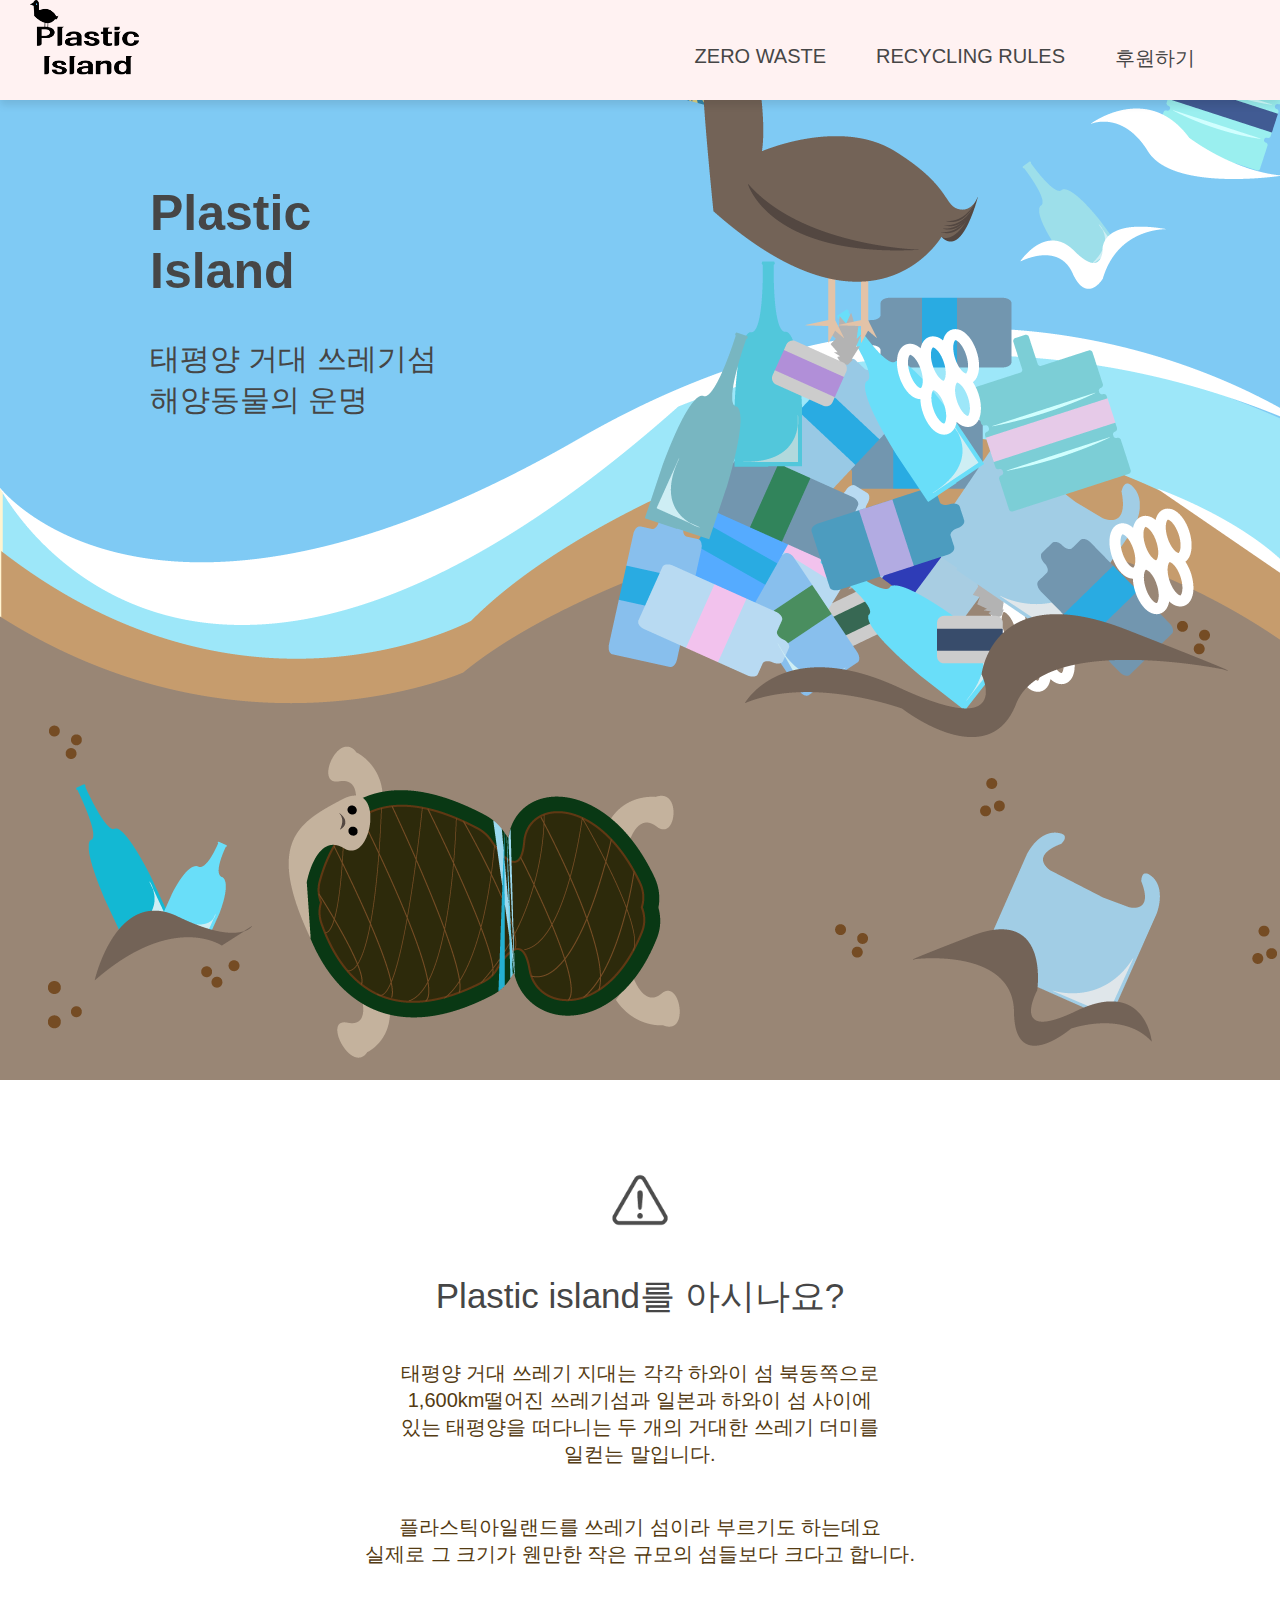
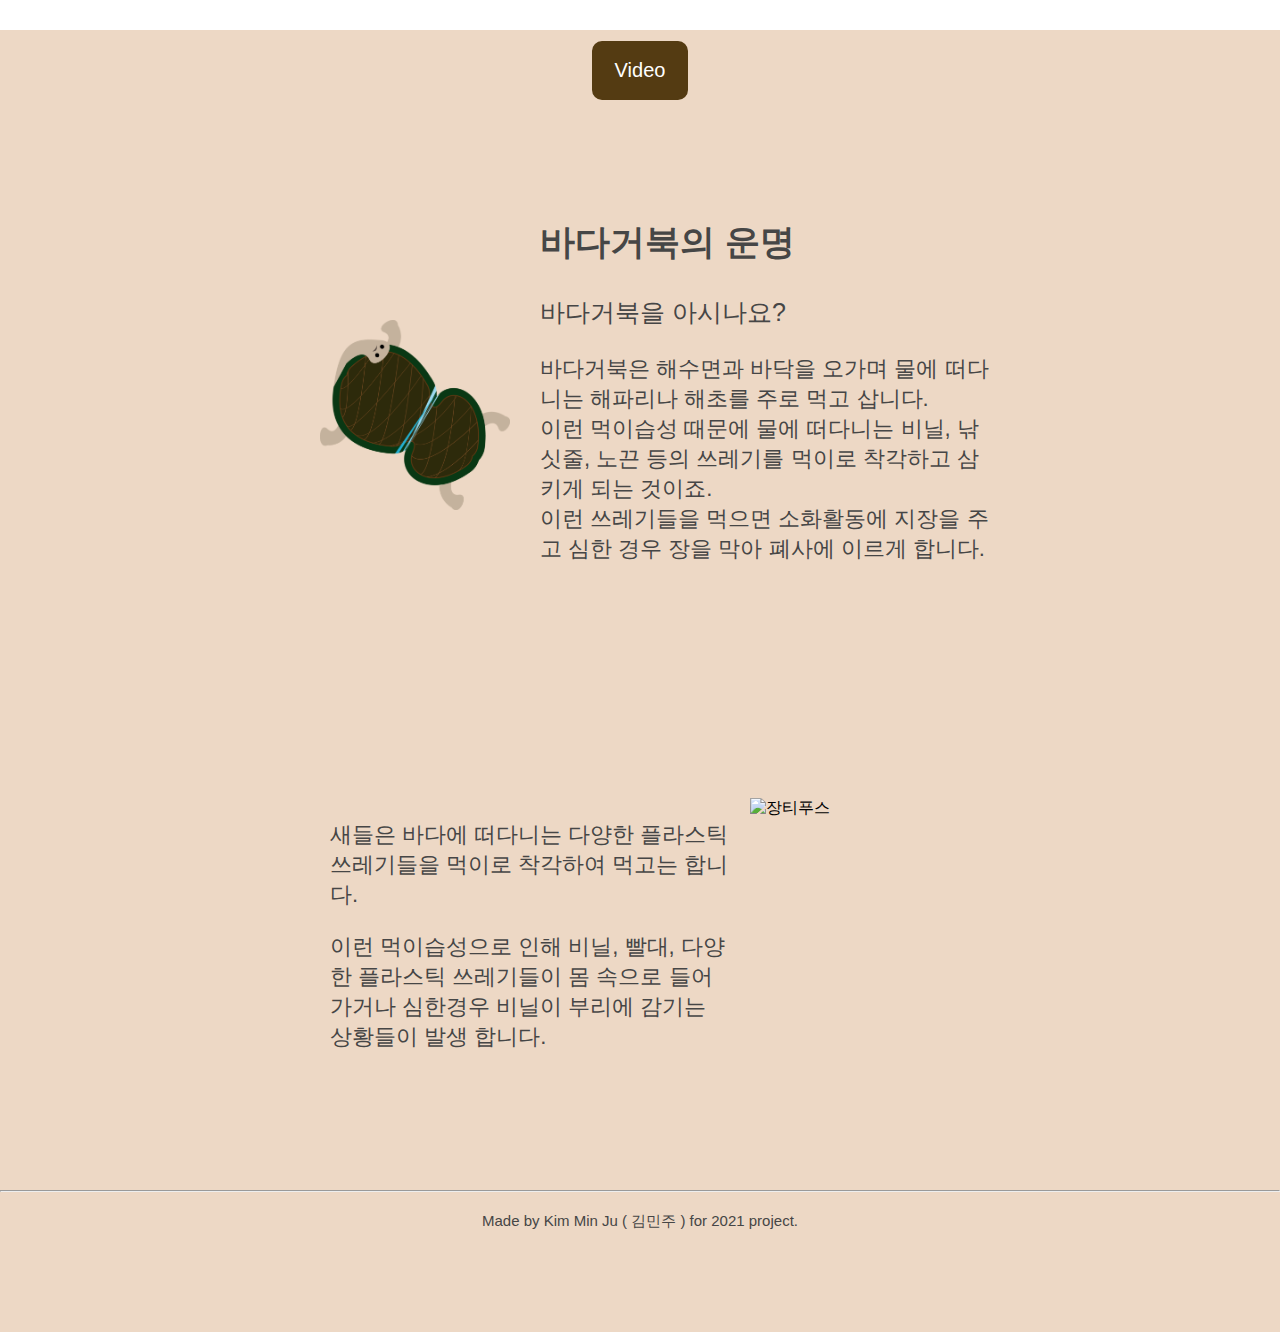
==== index.html @ 52810d29 "Add files via upload" ====
<!DOCTYPE html>
<html lang="ko">
<head>
  <meta charset="UTF-8">
  <meta http-equiv="X-UA-Compatible" content="IE=edge">
  <meta name="viewport" content="width=device-width, initial-scale=1.0">
  <link rel="stylesheet" href="./main.css">
  <title>웹미디어디자인 기말_김민주</title>
</head>
<body id="body_index">
  <header>
    <nav>
      <a href="#" class="logo"><img class="header_logo" src="./images/header_logo.png" alt="logo"></a>
      <ul>
        <li><a href="javascript:()" onclick="showpopup();">후원하기</a></li>
        <li><a href="./sub02.html">Recycling Rules</a></li>
        <li><a href="./sub01.html">Zero Waste</a></li>
      </ul>
      </nav>
  </header>
  <section>
    <div class="intro">
      <div class="intro_section01">
        <h1 class="title">Plastic <br />Island</h1>
        <h4 class="sub_title">태평양 거대 쓰레기섬<br />해양동물의 운명</h4>
        <!--<a class="cta" href="./sub01.html">더 알아보기</a>-->
      </div>
    </div>
    <div class="intro_section02">
        <img src="./images/main_icon01.png" alt="main_icon01">
        <h2 class="sub_title">Plastic island를 아시나요?</h2>
        <h4 class="dsc">태평양 거대 쓰레기 지대는 각각 하와이 섬 북동쪽으로 <br />
          1,600km떨어진 쓰레기섬과 일본과 하와이 섬 사이에 <br />
          있는 태평양을 떠다니는 두 개의 거대한 쓰레기 더미를  <br />
          일컫는 말입니다. <br /><br /><br />
          플라스틱아일랜드를 쓰레기 섬이라 부르기도 하는데요  <br />
          실제로 그 크기가 웬만한 작은 규모의 섬들보다 크다고 합니다.  <br /><br /><br />
        </h4>
        <a class="cta" href="https://youtu.be/KZlyOWhfILM">Video</a>
    </div>
    <div class="v_section01">
       <!--<img src="./images/virus01.png" alt="인플루엔자">-->
       <img src="./images/image_main_01.png" alt="인플루엔자">
       <div class="influenza">
          <h2 class="title">바다거북의 운명</h2>
          <p class="question">바다거북을 아시나요?</p>
          <p class="dsc">바다거북은 해수면과 바닥을 오가며 물에 떠다니는 해파리나 해초를 주로 먹고 삽니다.  <br />
            이런 먹이습성 때문에 물에 떠다니는 비닐, 낚싯줄, 노끈 등의 쓰레기를 먹이로 착각하고 삼키게 되는 것이죠.  <br />
            이런 쓰레기들을 먹으면 소화활동에 지장을 주고 심한 경우 장을 막아 폐사에 이르게 합니다. <br /><br /><br /></p>
       </div>  
    </div>
    <div class="v_section02">  
       <div class="typhoid">
          <!--<h2 class="title">장티푸스균</h2>-->
          <!--<p class="question">어떻게 전파되나요?</p>-->
          <p class="dsc">새들은 바다에 떠다니는 다양한 플라스틱 쓰레기들을 먹이로 착각하여 먹고는 합니다. </br> 
          <!--<p class="question">증상은 무엇인가요?</p>-->
          <p class="dsc">이런 먹이습성으로 인해 비닐, 빨대, 다양한 플라스틱 쓰레기들이 몸 속으로 들어가거나 심한경우 비닐이 부리에 감기는 상황들이 발생 합니다.  </p>
        </div>
        <!--<img src="./images/virus02.PNG" alt="장티푸스"> -->
        <img src="./images/image_main_02.PNG" alt="장티푸스"> 
    </div>
  </section>
<br /><br /><br /><br /><br /><br />
<hr />
<footer>
  Made by Kim Min Ju ( 김민주 ) for 2021 project.
</footer>

<!-- begin popup -->

<div class="popup" id="popup">
  <div class="blanket"></div>
  <div class="content">
    <h2>후원하기</h2>
    <form action="">
      <div class="row">
        <div class="item">
          <input type="text" placeholder="이름">
        </div>  
        <div class="item">  
          <input type="text" placeholder="이메일 주소 입력">
        </div>
      </div>
      <button class="signup" onclick="hidePopup();">더 알아보기</button>
      <button class="close" onclick="hidePopup();"></button>  
    </form>
 
  </div>
</div>

<script src="./script.js" type="text/javascript"></script>
</body>
</html>
---- main.css ----
body, html{
    font-family: 'Noto Sans KR', sans-serif;
    padding: 0;
    margin: 0;
}

#body_index {
  background-color: #edd8c5;
}

#sub02_index {
  background-color: #ffe6df;
}

.header_logo {
  width: 520px;
  height: 80px; 
}

section {
  background-color: #FFF4D1;
}

header {
  background-color:#FFF2F2;
  width: 100%;
  display: flex;
  justify-content: center;
  box-shadow: 0 5px 8px rgba(0, 0, 0, .1);
  position: fixed;
  z-index: 1;
}
.logo img{
  width: 110px;
  position: absolute; 
  margin-left: 30px;
  margin-bottom: 10px;
  float: left;
}

nav{
  width: 1280px;
  height: 100px;
  background-color: #FFF2F2;
}

nav ul{
  padding: 0;
  margin: 0 60px 0 0;

}
nav ul li{
   padding: 0;
   margin: 0;
   display: block;
   float: right;

}

nav ul li a{
   display: block;
   height: 100%;
   box-sizing: border-box;
   text-transform: uppercase;
   font-weight: 500;
   font-size: 20px;
   color: #464646;
   text-decoration: none;
   padding: 45px 25px;
}

.intro {
  background-image: url(./images/main_top.png);
  max-width: 1320px;
  height: 1080px;
  margin-right: auto;
  margin-left: auto;
  box-sizing: border-box;
}

.intro_section01 {
  padding: 150px 0 0 150px;
  position: absolute;
}

.intro_section01 .title {
  font-weight: bold;
  font-size: 50px;
  color: #464646;
}
  
.intro_section01 .sub_title {
  font-weight: normal;
  font-size: 30px;
  color: #464646;
}

.cta {
  font-family: 'Noto Sans KR', sans-serif;
  font-size: 20px;
  font-weight: normal;
  color: white;
  background: #543b12;    
  display: inline-block;
  border: 3px solid #543b12;     
  padding: 15px 20px;
  border-radius: 10px;
  text-decoration: none;
  cursor: pointer; 
}

a.cta:active, 
button.signup:active {
  opacity: .7;
}

.intro_section02{
  background-color: white;
  max-width: 100%;
  height: 550px;
  text-align: center;
  padding: auto;
}
.intro_section02 img {
  width: 80px;
  height: 80px;
  margin-top: 80px;
  opacity: 0.7;
}
.intro_section02 .sub_title{
  font-weight: 500;
  font-size: 35px;
  color: #464646;
}

.intro_section02 .dsc{
  color: #543b12;
  margin-top: 40px;
  font-size: 20px;
  font-weight: 300;
}

.v_section01 {
  background-color: #edd8c5;  
  max-width: 100%;
  padding: 160px 100px;
  display: flex;
  justify-content: center;
}

.v_section01 img {
  width: 250px;
  height: 250px; 
  padding: 30px;
  margin-top: 100px;
  box-sizing: border-box;
  /* background-color: #FFF2F2;  */
  position: relative;
}

.influenza {
  width: 450px;
  padding: auto;
}

h2.title{
  font-weight: medium;
  font-size: 35px;
  color: #464646;
}

p.question {
  font-weight: 400;
  font-size: 25px;
  margin-top: 30px;
  color: #464646;
}

p.dsc{
  font-weight: 300;
  font-size: 22px;
  color: #464646;
}

.v_section02 {
  background-color: #edd8c5;  
  max-width: 100%;
  padding: auto;
  display: flex;
  justify-content: center;
}

.v_section02 img{
  width: 200px;   
  height: 200px;
  margin-left: 20px;
  box-sizing: border-box;
  position: relative;
}

.typhoid {
  width: 400px;
  padding: auto;
}

.v_section03 {
  background-color: #FFF2F2;
  max-width: 100%;
  padding: 200px 0 300px 0;
  display: flex;
  justify-content: center;
}

.v_section03 img {
  width: 400px;
  height: 600px;
  box-sizing: content-box;
  padding-right: 30px;
  margin-top: 40px;
  background-color: #FFF2F2;
  position: relative;
}

.tetanus {
  width: 400px;
  margin-left: 50px;
}

footer{
  display: block;
  margin: 20px 0;
  max-width: 100%;
  height: 100px;
  text-align: center;
  color: #464646;
  font-size: 15px;
}


/* begin popup */

.popup{
	display: none;
	position: fixed;
	top: 0;
	bottom: 0;
	right: 0;
	left: 0;
	z-index: 2;
}

.popup.show{
	display: block;
}

.popup .blanket{
	background-color: rgba(0,0,0,.7);
	position: absolute;
	top: 0;
	bottom: 0;
	right: 0;
	left: 0;
}

.content{
	box-sizing: border-box;
	padding: 30px 40px;
	width: 621px;
	height: 454px;
	background-color: white;
	text-align: center;
	position: absolute;
	left: 50%;
	top: 50%;
	margin-top: -250px;
	margin-left: -380px;
}

.popup h2{
	margin: 30px 0 20px;
}

.popup #signup {
	margin-top: 40px;
}

.signup {
  font-family: 'Noto Sans KR', sans-serif;
  font-size: 20px;
  font-weight: normal;
  color: white;
  background: #f9a0ee;  /* #B280E8; */
  border: 3px solid #ffd2fa;  /* 9d6fcf;   */
  padding: 10px 20px;
  border-radius: 10px;
  cursor: pointer;
  margin-top: 30px;
}

.close {
	width: 40px;
	height: 40px;
  background: url(./images/close_button.png) no-repeat center center;
  background-color: black;
  box-shadow: 0 5px 8px rgba(0, 0, 0, .1);
	background-size: 50%;
	position: absolute;
	top: -15px;
	right: -15px;
	border-radius: 50%;
	border: none;
	outline: none;
	cursor: pointer;
}

.popup .row{
  display: row;
  justify-content: center;
  margin-top: 50px;	
}

.popup .item{
	width: 475px;
  font-size: 59px;
  position: relative;
  left: 36px;
  margin-top: 10px;
}

.popup .item input[type='text']{
	display: block;
	font-size: 20px;
	font-weight: medium;
	border: 2px solid #575757;
	height: 65px;
	box-sizing: border-box;
	width: 100%;
	padding: 20px 20px;
}

.sub01_section {
  position: absolute; 
  top: 80px; 
  margin: 10px 40px; 
  background-color: white; 
  text-align: center; 
}

.sub01_div {
  font-size: 16px;  
}

.sub01_div_content div {
  display: inline-block;
}

.sub01_div_content_sub {
   margin: 20px 20px;
   text-align: center; 
}

.sub01_title_image {
  width: 200px;
}

.sub01_image_list {
  margin: 0 40px;
  display: flex;  
  justify-content: space-between; 
  align-items: center; 
}

.sub01_image_list div {
  display: inline-block;
}

.sub01_content_image {
  width: 160px;
  height: 60px; 
}










.sub02_section {
  position: absolute; 
  top: 80px; 
  margin: 10px 40px; 
  background-color: #ffddd4; /* white;    */
  text-align: center; 
}

.sub02_section h2 {
  font-size: 48px;
}

.sub02_div {
  font-size: 16px;  
}

.sub02_content1 {
  color:#e75000;
  font-weight: bold;
}

.sub02_image_list {
  margin: 0 100px;
  display: flex;  
  justify-content: space-between; 
  align-items: center; 
}

.sub02_image_list div {
  display: inline-block;
}

.sub02_title_image {
  width: 40%;
}

.sub02_content_image {
  width: 200px;
}

.sub02_notice {
  font-size: 12px;
}

.sub02_last_image {
  margin-top: 80px;
  width: 70%;
}
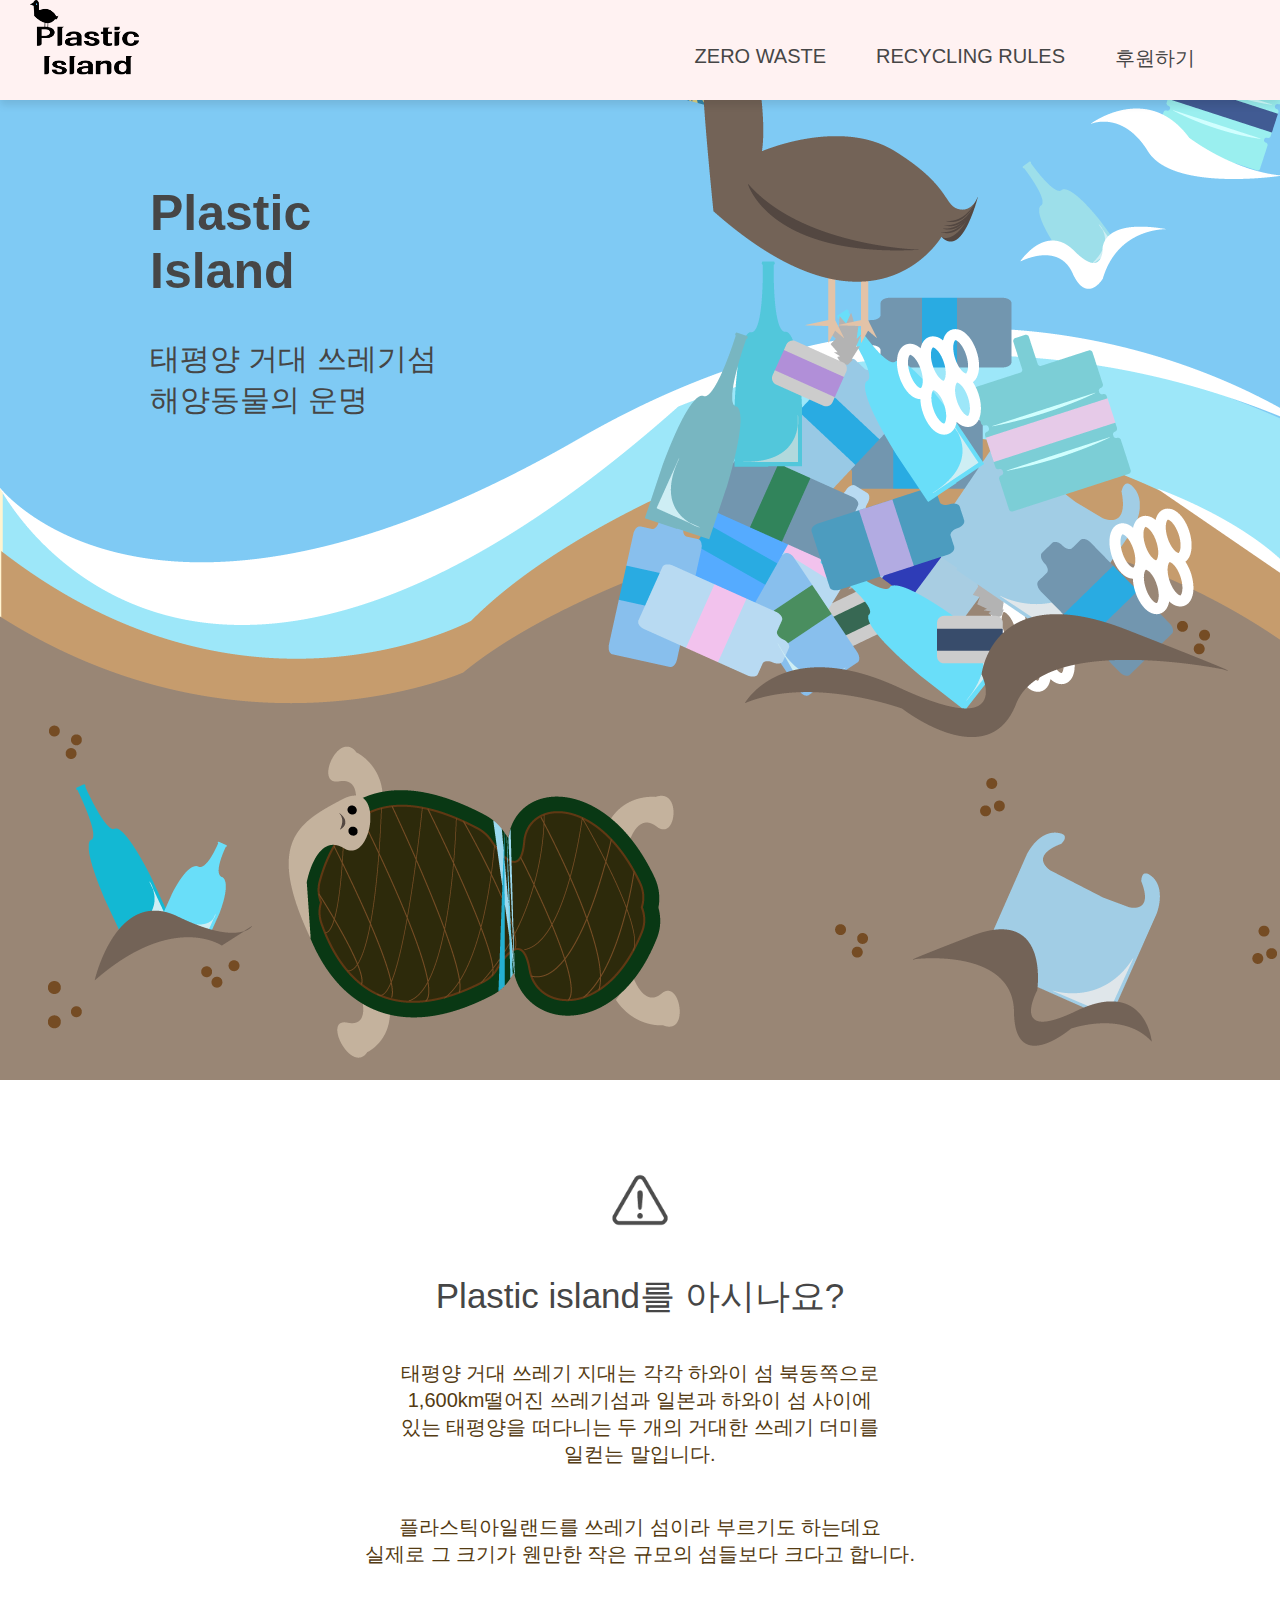
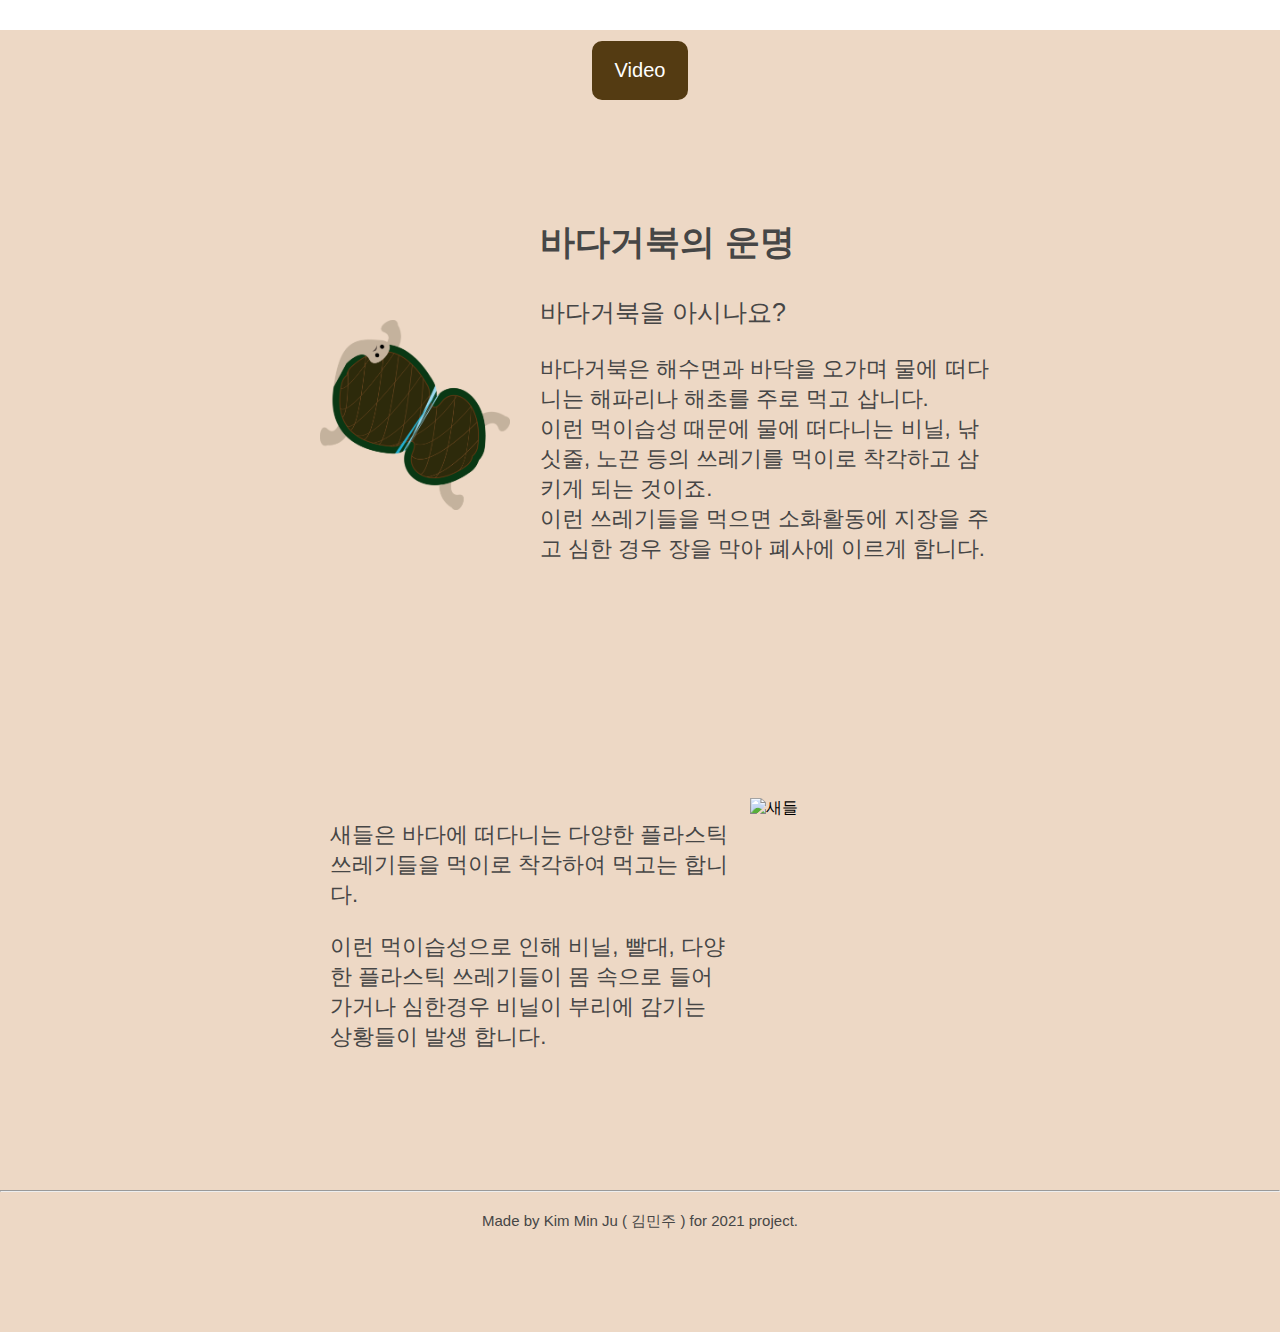
==== commit a790fe1c: "Add files via upload" ====
--- a/index.html
+++ b/index.html
@@ -39,8 +39,7 @@
         <a class="cta" href="https://youtu.be/KZlyOWhfILM">Video</a>
     </div>
     <div class="v_section01">
-       <!--<img src="./images/virus01.png" alt="인플루엔자">-->
-       <img src="./images/image_main_01.png" alt="인플루엔자">
+       <img src="./images/image_main_01.png" alt="바다거북">
        <div class="influenza">
           <h2 class="title">바다거북의 운명</h2>
           <p class="question">바다거북을 아시나요?</p>
@@ -51,14 +50,10 @@
     </div>
     <div class="v_section02">  
        <div class="typhoid">
-          <!--<h2 class="title">장티푸스균</h2>-->
-          <!--<p class="question">어떻게 전파되나요?</p>-->
           <p class="dsc">새들은 바다에 떠다니는 다양한 플라스틱 쓰레기들을 먹이로 착각하여 먹고는 합니다. </br> 
-          <!--<p class="question">증상은 무엇인가요?</p>-->
           <p class="dsc">이런 먹이습성으로 인해 비닐, 빨대, 다양한 플라스틱 쓰레기들이 몸 속으로 들어가거나 심한경우 비닐이 부리에 감기는 상황들이 발생 합니다.  </p>
         </div>
-        <!--<img src="./images/virus02.PNG" alt="장티푸스"> -->
-        <img src="./images/image_main_02.PNG" alt="장티푸스"> 
+        <img src="./images/image_main_02.PNG" alt="새들" /> 
     </div>
   </section>
 <br /><br /><br /><br /><br /><br />
